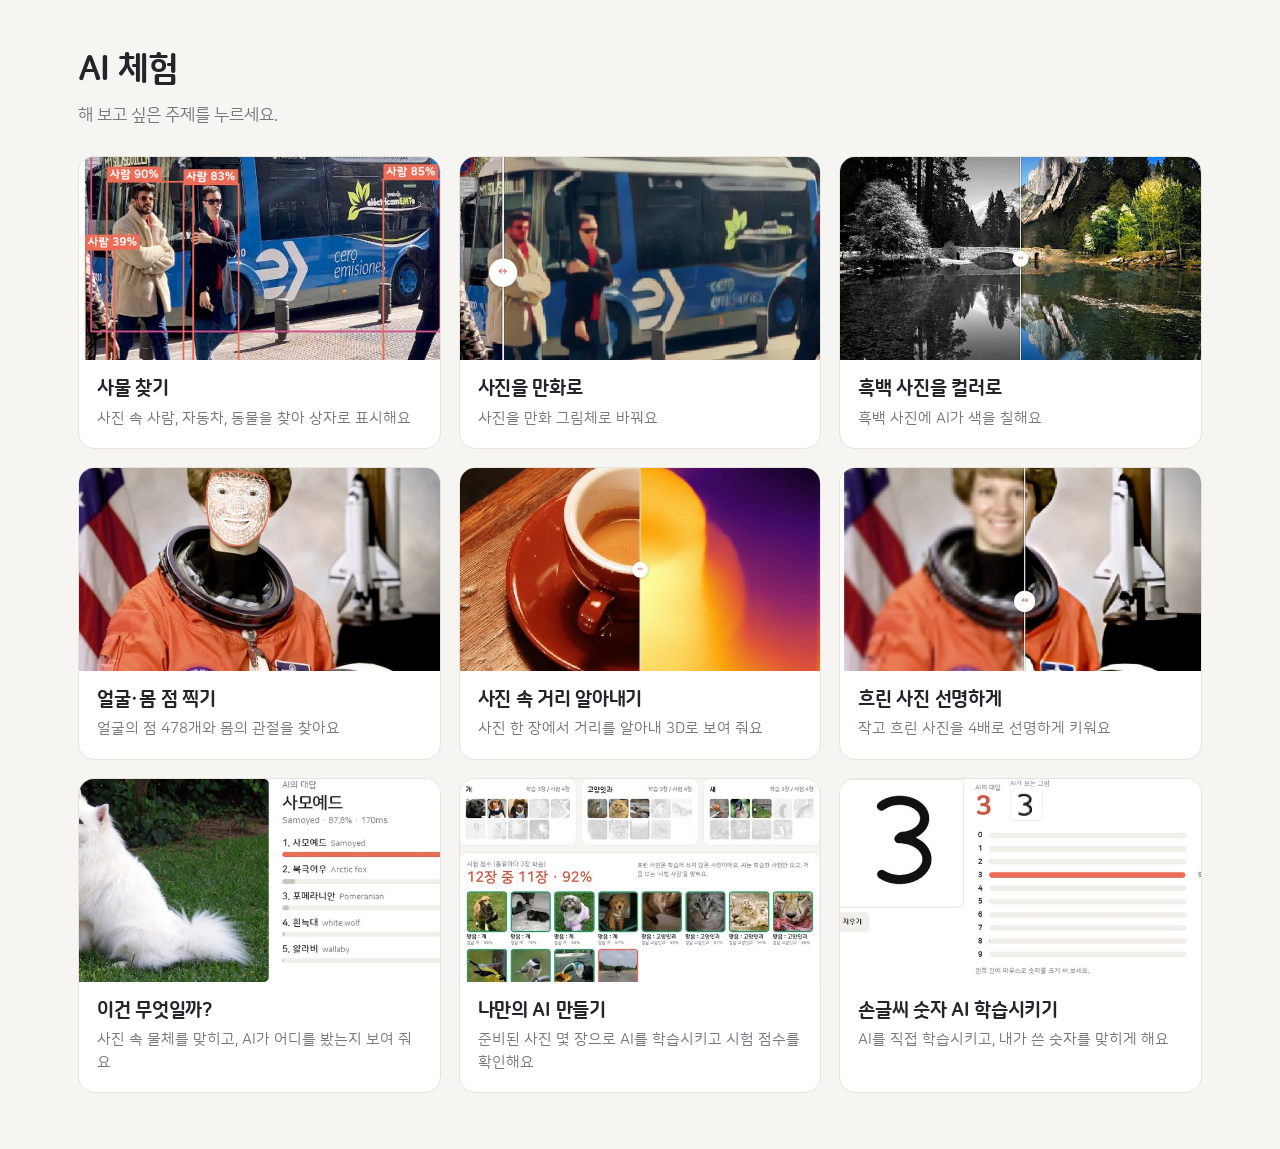
==== index.html @ f2ad0517 "Add files via upload" ====
<!doctype html>
<html lang="ko">
<head>
<meta charset="utf-8">
<meta name="viewport" content="width=device-width, initial-scale=1">
<title>AI 체험</title>
<link rel="stylesheet" href="assets/css/style.css">
</head>
<body>
<main class="home">
  <h1>AI 체험</h1>
  <p class="lead">해 보고 싶은 주제를 누르세요.</p>
  <div class="error" id="fileWarn">파일을 직접 열면 AI가 동작하지 않아요. 웹 주소(GitHub Pages 등)로 열어 주세요. 방법은 README.txt에 있어요.</div>
  <div class="menu" id="menu"></div>
</main>

<script>
  const TOPICS = [
    { id: "detect", title: "사물 찾기", desc: "사진 속 사람, 자동차, 동물을 찾아 상자로 표시해요" },
    { id: "cartoon", title: "사진을 만화로", desc: "사진을 만화 그림체로 바꿔요" },
    { id: "colorize", title: "흑백 사진을 컬러로", desc: "흑백 사진에 AI가 색을 칠해요" },
    { id: "landmarks", title: "얼굴·몸 점 찍기", desc: "얼굴의 점 478개와 몸의 관절을 찾아요" },
    { id: "depth", title: "사진 속 거리 알아내기", desc: "사진 한 장에서 거리를 알아내 3D로 보여 줘요" },
    { id: "upscale", title: "흐린 사진 선명하게", desc: "작고 흐린 사진을 4배로 선명하게 키워요" },
    { id: "classify", title: "이건 무엇일까?", desc: "사진 속 물체를 맞히고, AI가 어디를 봤는지 보여 줘요" },
    { id: "teach", title: "나만의 AI 만들기", desc: "준비된 사진 몇 장으로 AI를 학습시키고 시험 점수를 확인해요" },
    { id: "mnist", title: "손글씨 숫자 AI 학습시키기", desc: "AI를 직접 학습시키고, 내가 쓴 숫자를 맞히게 해요" },
  ];
  // 주소 끝에 ?t=detect,cartoon 처럼 붙이면 그 주제만 보여 줌
  const only = new URLSearchParams(location.search).get("t");
  const list = only ? TOPICS.filter((t) => only.split(",").includes(t.id)) : TOPICS;
  document.getElementById("menu").innerHTML = list.map((t) => `
    <a href="${t.id}.html"><img src="assets/thumbs/${t.id}.jpg" alt=""><div class="txt"><h2>${t.title}</h2><p>${t.desc}</p></div></a>`).join("");
  if (location.protocol === "file:") document.getElementById("fileWarn").classList.add("show");
</script>
</body>
</html>
---- assets/css/style.css ----
/* AI 체험 - 공통 스타일 */
@font-face { font-family: "NanumSquareRound"; font-weight: 400; font-display: swap; src: url("../fonts/NanumSquareRoundR.woff2") format("woff2"); }
@font-face { font-family: "NanumSquareRound"; font-weight: 700; font-display: swap; src: url("../fonts/NanumSquareRoundB.woff2") format("woff2"); }
@font-face { font-family: "NanumSquareRound"; font-weight: 800; font-display: swap; src: url("../fonts/NanumSquareRoundEB.woff2") format("woff2"); }

:root {
  --bg: #f6f5f2;
  --card: #ffffff;
  --text: #22252a;
  --muted: #747980;
  --line: #e7e4de;
  --soft: #f1efea;
  --accent: #ee6b55;
  --accent-dark: #d4533d;
  --accent-soft: #fdeeea;
  font-family: "NanumSquareRound", "Malgun Gothic", "맑은 고딕", "Apple SD Gothic Neo", sans-serif;
}
* { box-sizing: border-box; }
[hidden] { display: none !important; }
html, body { margin: 0; }
body { background: var(--bg); color: var(--text); font-size: 16px; line-height: 1.55; -webkit-font-smoothing: antialiased; }
a { color: var(--accent-dark); }
canvas, video, img { max-width: 100%; }
button, input, select { font: inherit; color: inherit; }

/* 상단 */
header.top { display: flex; align-items: center; gap: 14px; padding: 14px 28px; background: var(--card); border-bottom: 1px solid var(--line); position: sticky; top: 0; z-index: 20; }
header.top .back { display: grid; place-items: center; width: 34px; height: 34px; border-radius: 10px; background: var(--soft); color: var(--text); text-decoration: none; font-weight: 800; font-size: 18px; }
header.top .back:hover { background: var(--accent-soft); color: var(--accent-dark); }
header.top h1 { margin: 0; font-size: 20px; font-weight: 800; letter-spacing: -0.3px; }

/* 배치 : 왼쪽 조작 / 오른쪽 결과 */
.page { max-width: 1280px; margin: 0 auto; padding: 22px 28px 48px; display: grid; grid-template-columns: 340px minmax(0, 1fr); gap: 22px; align-items: start; }
@media (max-width: 960px) { .page { grid-template-columns: 1fr; } }
.side { background: var(--card); border: 1px solid var(--line); border-radius: 16px; padding: 4px 20px; }
.side section { padding: 16px 0; }
.side section + section { border-top: 1px solid var(--line); }
.side h2 { margin: 0 0 10px; font-size: 15px; font-weight: 800; color: var(--muted); }
.main { min-width: 0; }

/* 사진 넣기 */
.drop { border: 1.5px dashed #d3cec5; border-radius: 12px; padding: 16px 12px; text-align: center; cursor: pointer; transition: .15s; font-size: 14.5px; color: var(--muted); }
.drop b { display: block; color: var(--text); font-size: 15.5px; margin-bottom: 2px; }
.drop:hover, .drop.over { border-color: var(--accent); background: var(--accent-soft); }
.samples { display: grid; grid-template-columns: repeat(4, 1fr); gap: 7px; margin-top: 10px; }
.samples:empty { display: none; }
.samples button { padding: 0; border: 2px solid transparent; border-radius: 9px; overflow: hidden; cursor: pointer; background: var(--soft); aspect-ratio: 1; }
.samples button:hover, .samples button.on { border-color: var(--accent); }
.samples img { width: 100%; height: 100%; object-fit: cover; display: block; }
.links { margin-top: 10px; font-size: 13.5px; color: var(--muted); }
.links a { color: var(--text); font-weight: 700; text-decoration: none; border-bottom: 1px solid #cfcac2; margin-left: 4px; }
.links a:hover { color: var(--accent-dark); border-color: var(--accent); }

/* 버튼 */
.btn { display: inline-flex; align-items: center; justify-content: center; gap: 6px; border: 0; border-radius: 10px; padding: 10px 16px; background: var(--accent); color: #fff; font-weight: 800; cursor: pointer; font-size: 15px; transition: .15s; text-decoration: none; }
.btn:hover { background: var(--accent-dark); }
.btn:disabled { background: #d3cec5; cursor: not-allowed; }
.btn.ghost { background: var(--soft); color: var(--text); }
.btn.ghost:hover { background: #e6e2da; }
.btn.block { width: 100%; }
.row { display: flex; gap: 8px; flex-wrap: wrap; align-items: center; }

/* 탭 */
.tabs { display: flex; gap: 4px; background: var(--soft); padding: 4px; border-radius: 11px; }
.tabs button { flex: 1; white-space: nowrap; border: 0; background: transparent; padding: 8px 6px; border-radius: 8px; font-weight: 800; cursor: pointer; color: var(--muted); font-size: 14.5px; }
.tabs button.on { background: var(--card); color: var(--text); box-shadow: 0 1px 3px rgba(0,0,0,.08); }

/* 슬라이더 */
.ctrl + .ctrl { margin-top: 12px; }
.ctrl label { display: flex; justify-content: space-between; font-weight: 700; font-size: 14.5px; }
.ctrl label b { color: var(--accent-dark); font-variant-numeric: tabular-nums; }
.ctrl input[type=range] { width: 100%; accent-color: var(--accent); margin: 4px 0 0; }
.ctrl .ends { display: flex; justify-content: space-between; font-size: 12.5px; color: var(--muted); }
.check { display: flex; gap: 8px; align-items: center; font-size: 14.5px; font-weight: 700; cursor: pointer; margin-top: 10px; }
.check input { accent-color: var(--accent); width: 16px; height: 16px; }

/* 해 볼 것 */
.todo ol { list-style: none; margin: 0; padding: 0; display: grid; gap: 8px; font-size: 14.5px; }
.todo li { display: grid; grid-template-columns: 34px 1fr; gap: 6px; }
.todo li span { font-size: 12.5px; font-weight: 800; color: var(--muted); padding-top: 1px; }
.todo li:nth-child(3) span { color: var(--accent-dark); }

/* 결과 영역 */
.stage { background: var(--card); border: 1px solid var(--line); border-radius: 16px; padding: 16px; min-height: 440px; position: relative; }
.stage canvas.view, .stage video.view { display: block; margin: 0 auto; border-radius: 8px; max-height: 70vh; width: auto; }
.empty { display: grid; place-items: center; min-height: 408px; color: var(--muted); font-size: 15.5px; text-align: center; }
.status { display: flex; gap: 8px; flex-wrap: wrap; margin-bottom: 12px; }
.status:empty { display: none; }
.pill { padding: 4px 11px; border-radius: 999px; background: var(--soft); font-size: 13.5px; font-weight: 700; }
.pill.accent { background: var(--accent-soft); color: var(--accent-dark); }
.card { background: var(--card); border: 1px solid var(--line); border-radius: 16px; padding: 18px 20px; margin-top: 16px; }
.card h3 { margin: 0 0 10px; font-size: 16px; font-weight: 800; }
.small { font-size: 13.5px; color: var(--muted); }
.error { background: #fff2f0; border: 1px solid #f5c4bb; color: #9b2c1c; border-radius: 12px; padding: 10px 14px; font-size: 14.5px; margin-bottom: 12px; display: none; }
.error.show { display: block; }

/* 로딩 */
.loading { position: absolute; inset: 0; background: rgba(255,255,255,.9); border-radius: 16px; display: none; place-items: center; z-index: 5; text-align: center; }
.loading.show { display: grid; }
.loading .msg { font-weight: 800; font-size: 16px; }
.loading .sub { color: var(--muted); font-size: 13.5px; margin-top: 2px; }
.bar { width: 240px; height: 6px; background: #eeeae3; border-radius: 99px; overflow: hidden; margin: 12px auto 0; }
.bar i { display: block; height: 100%; width: 0; background: var(--accent); transition: width .2s; }
.spin { width: 30px; height: 30px; border: 3px solid #eeeae3; border-top-color: var(--accent); border-radius: 50%; animation: spin .8s linear infinite; margin: 0 auto 12px; }
@keyframes spin { to { transform: rotate(360deg); } }

/* 확률 막대 */
.bars { display: grid; gap: 9px; }
.bars .it { display: grid; grid-template-columns: 1fr 60px; gap: 3px 10px; align-items: center; }
.bars .name { font-weight: 700; font-size: 15px; overflow: hidden; text-overflow: ellipsis; white-space: nowrap; }
.bars .name small { color: var(--muted); font-weight: 400; margin-left: 6px; }
.bars .val { text-align: right; font-weight: 800; font-variant-numeric: tabular-nums; font-size: 15px; }
.bars .track { grid-column: 1 / -1; height: 8px; background: var(--soft); border-radius: 99px; overflow: hidden; }
.bars .track i { display: block; height: 100%; background: #cbc6bd; border-radius: 99px; transition: width .3s; }
.bars .it.top .track i { background: var(--accent); }

/* 표 */
table.list { width: 100%; border-collapse: collapse; font-size: 14.5px; }
table.list th { text-align: left; color: var(--muted); font-weight: 700; border-bottom: 1px solid var(--line); padding: 6px 4px; }
table.list td { border-bottom: 1px solid #f0ede7; padding: 6px 4px; font-variant-numeric: tabular-nums; }

/* 전후 비교 (막대 끌기) */
.cmp { position: relative; margin: 0 auto; user-select: none; touch-action: none; cursor: ew-resize; border-radius: 8px; overflow: hidden; max-width: 100%; }
.cmp canvas { display: block; width: 100%; height: auto; }
.cmp .over { position: absolute; inset: 0; }
.cmp .line { position: absolute; top: 0; bottom: 0; width: 2px; background: #fff; box-shadow: 0 0 0 1px rgba(0,0,0,.2); transform: translateX(-1px); pointer-events: none; }
.cmp .knob { position: absolute; top: 50%; width: 36px; height: 36px; margin: -18px 0 0 -18px; border-radius: 50%; background: #fff; box-shadow: 0 2px 8px rgba(0,0,0,.25); display: grid; place-items: center; font-weight: 800; color: var(--accent-dark); pointer-events: none; font-size: 14px; }
.cmp .tag { position: absolute; top: 10px; padding: 3px 10px; border-radius: 999px; background: rgba(0,0,0,.55); color: #fff; font-size: 13px; font-weight: 800; pointer-events: none; }
.cmp .tag.l { left: 10px; } .cmp .tag.r { right: 10px; background: var(--accent); }
.pixel { image-rendering: pixelated; }

/* 첫 화면 */
.home { max-width: 1180px; margin: 0 auto; padding: 44px 28px 56px; }
.home h1 { font-size: 34px; margin: 0 0 6px; letter-spacing: -0.8px; font-weight: 800; }
.home .lead { color: var(--muted); margin: 0 0 28px; font-size: 16.5px; }
.menu { display: grid; grid-template-columns: repeat(3, 1fr); gap: 18px; }
@media (max-width: 1000px) { .menu { grid-template-columns: repeat(2, 1fr); } }
@media (max-width: 640px) { .menu { grid-template-columns: 1fr; } }
.menu a { display: block; background: var(--card); border: 1px solid var(--line); border-radius: 16px; overflow: hidden; text-decoration: none; color: var(--text); transition: .15s; }
.menu a:hover { border-color: var(--accent); transform: translateY(-2px); box-shadow: 0 6px 20px rgba(0,0,0,.06); }
.menu img { display: block; width: 100%; aspect-ratio: 16 / 9; object-fit: cover; background: var(--soft); }
.menu .txt { padding: 14px 18px 18px; }
.menu h2 { margin: 0 0 4px; font-size: 19px; font-weight: 800; letter-spacing: -0.3px; }
.menu p { margin: 0; color: var(--muted); font-size: 14.5px; }
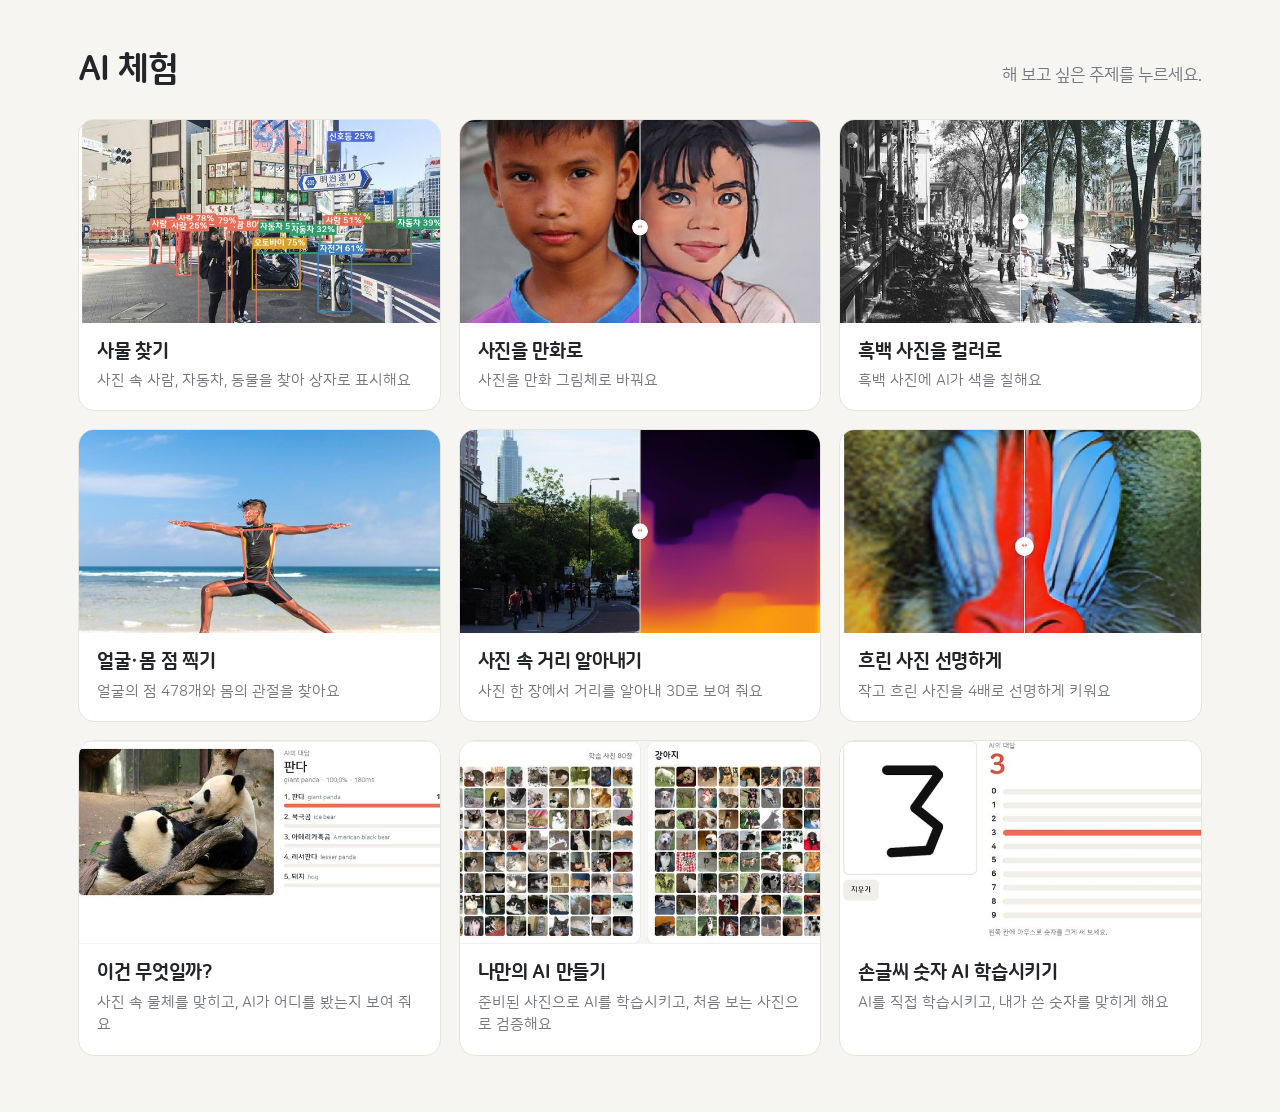
==== commit a70700ca: "Add files via upload" ====
--- a/index.html
+++ b/index.html
@@ -8,8 +8,10 @@
 </head>
 <body>
 <main class="home">
-  <h1>AI 체험</h1>
-  <p class="lead">해 보고 싶은 주제를 누르세요.</p>
+  <div class="head">
+    <h1>AI 체험</h1>
+    <p class="lead">해 보고 싶은 주제를 누르세요.</p>
+  </div>
   <div class="error" id="fileWarn">파일을 직접 열면 AI가 동작하지 않아요. 웹 주소(GitHub Pages 등)로 열어 주세요. 방법은 README.txt에 있어요.</div>
   <div class="menu" id="menu"></div>
 </main>
@@ -23,7 +25,7 @@
     { id: "depth", title: "사진 속 거리 알아내기", desc: "사진 한 장에서 거리를 알아내 3D로 보여 줘요" },
     { id: "upscale", title: "흐린 사진 선명하게", desc: "작고 흐린 사진을 4배로 선명하게 키워요" },
     { id: "classify", title: "이건 무엇일까?", desc: "사진 속 물체를 맞히고, AI가 어디를 봤는지 보여 줘요" },
-    { id: "teach", title: "나만의 AI 만들기", desc: "준비된 사진 몇 장으로 AI를 학습시키고 시험 점수를 확인해요" },
+    { id: "teach", title: "나만의 AI 만들기", desc: "준비된 사진으로 AI를 학습시키고, 처음 보는 사진으로 검증해요" },
     { id: "mnist", title: "손글씨 숫자 AI 학습시키기", desc: "AI를 직접 학습시키고, 내가 쓴 숫자를 맞히게 해요" },
   ];
   // 주소 끝에 ?t=detect,cartoon 처럼 붙이면 그 주제만 보여 줌
--- a/assets/css/style.css
+++ b/assets/css/style.css
@@ -42,12 +42,13 @@
 .drop { border: 1.5px dashed #d3cec5; border-radius: 12px; padding: 16px 12px; text-align: center; cursor: pointer; transition: .15s; font-size: 14.5px; color: var(--muted); }
 .drop b { display: block; color: var(--text); font-size: 15.5px; margin-bottom: 2px; }
 .drop:hover, .drop.over { border-color: var(--accent); background: var(--accent-soft); }
-.samples { display: grid; grid-template-columns: repeat(4, 1fr); gap: 7px; margin-top: 10px; }
+.samples { display: grid; grid-template-columns: repeat(4, 1fr); gap: 7px; margin-top: 8px; }
 .samples:empty { display: none; }
 .samples button { padding: 0; border: 2px solid transparent; border-radius: 9px; overflow: hidden; cursor: pointer; background: var(--soft); aspect-ratio: 1; }
 .samples button:hover, .samples button.on { border-color: var(--accent); }
 .samples img { width: 100%; height: 100%; object-fit: cover; display: block; }
-.links { margin-top: 10px; font-size: 13.5px; color: var(--muted); }
+.links { margin-top: 8px; font-size: 13.5px; color: var(--muted); display: flex; align-items: baseline; flex-wrap: wrap; gap: 0 2px; }
+.links .fmt { margin-left: auto; font-size: 12.5px; }
 .links a { color: var(--text); font-weight: 700; text-decoration: none; border-bottom: 1px solid #cfcac2; margin-left: 4px; }
 .links a:hover { color: var(--accent-dark); border-color: var(--accent); }
 
@@ -74,11 +75,14 @@
 .check { display: flex; gap: 8px; align-items: center; font-size: 14.5px; font-weight: 700; cursor: pointer; margin-top: 10px; }
 .check input { accent-color: var(--accent); width: 16px; height: 16px; }
 
-/* 해 볼 것 */
-.todo ol { list-style: none; margin: 0; padding: 0; display: grid; gap: 8px; font-size: 14.5px; }
-.todo li { display: grid; grid-template-columns: 34px 1fr; gap: 6px; }
-.todo li span { font-size: 12.5px; font-weight: 800; color: var(--muted); padding-top: 1px; }
-.todo li:nth-child(3) span { color: var(--accent-dark); }
+/* 이 기술은 (사용한 AI 설명) */
+.about p { margin: 0 0 8px; font-size: 14px; color: var(--muted); }
+.about .name { font-size: 15.5px; font-weight: 800; color: var(--text); margin-bottom: 2px; }
+.about .field { display: inline-block; font-size: 12.5px; font-weight: 800; color: var(--accent-dark); background: var(--accent-soft); border-radius: 6px; padding: 1px 8px; margin-bottom: 8px; }
+.about ul { margin: 0; padding: 0; list-style: none; display: grid; gap: 7px; font-size: 14px; line-height: 1.5; }
+.about li { position: relative; padding-left: 12px; }
+.about li::before { content: ""; position: absolute; left: 0; top: .62em; width: 4px; height: 4px; border-radius: 50%; background: #c3bdb3; }
+.about b { font-weight: 800; }
 
 /* 결과 영역 */
 .stage { background: var(--card); border: 1px solid var(--line); border-radius: 16px; padding: 16px; min-height: 440px; position: relative; }
@@ -131,8 +135,9 @@
 
 /* 첫 화면 */
 .home { max-width: 1180px; margin: 0 auto; padding: 44px 28px 56px; }
-.home h1 { font-size: 34px; margin: 0 0 6px; letter-spacing: -0.8px; font-weight: 800; }
-.home .lead { color: var(--muted); margin: 0 0 28px; font-size: 16.5px; }
+.home .head { display: flex; align-items: baseline; justify-content: space-between; gap: 16px; flex-wrap: wrap; margin-bottom: 22px; }
+.home h1 { font-size: 34px; margin: 0; letter-spacing: -0.8px; font-weight: 800; }
+.home .lead { color: var(--muted); margin: 0; font-size: 16.5px; }
 .menu { display: grid; grid-template-columns: repeat(3, 1fr); gap: 18px; }
 @media (max-width: 1000px) { .menu { grid-template-columns: repeat(2, 1fr); } }
 @media (max-width: 640px) { .menu { grid-template-columns: 1fr; } }
